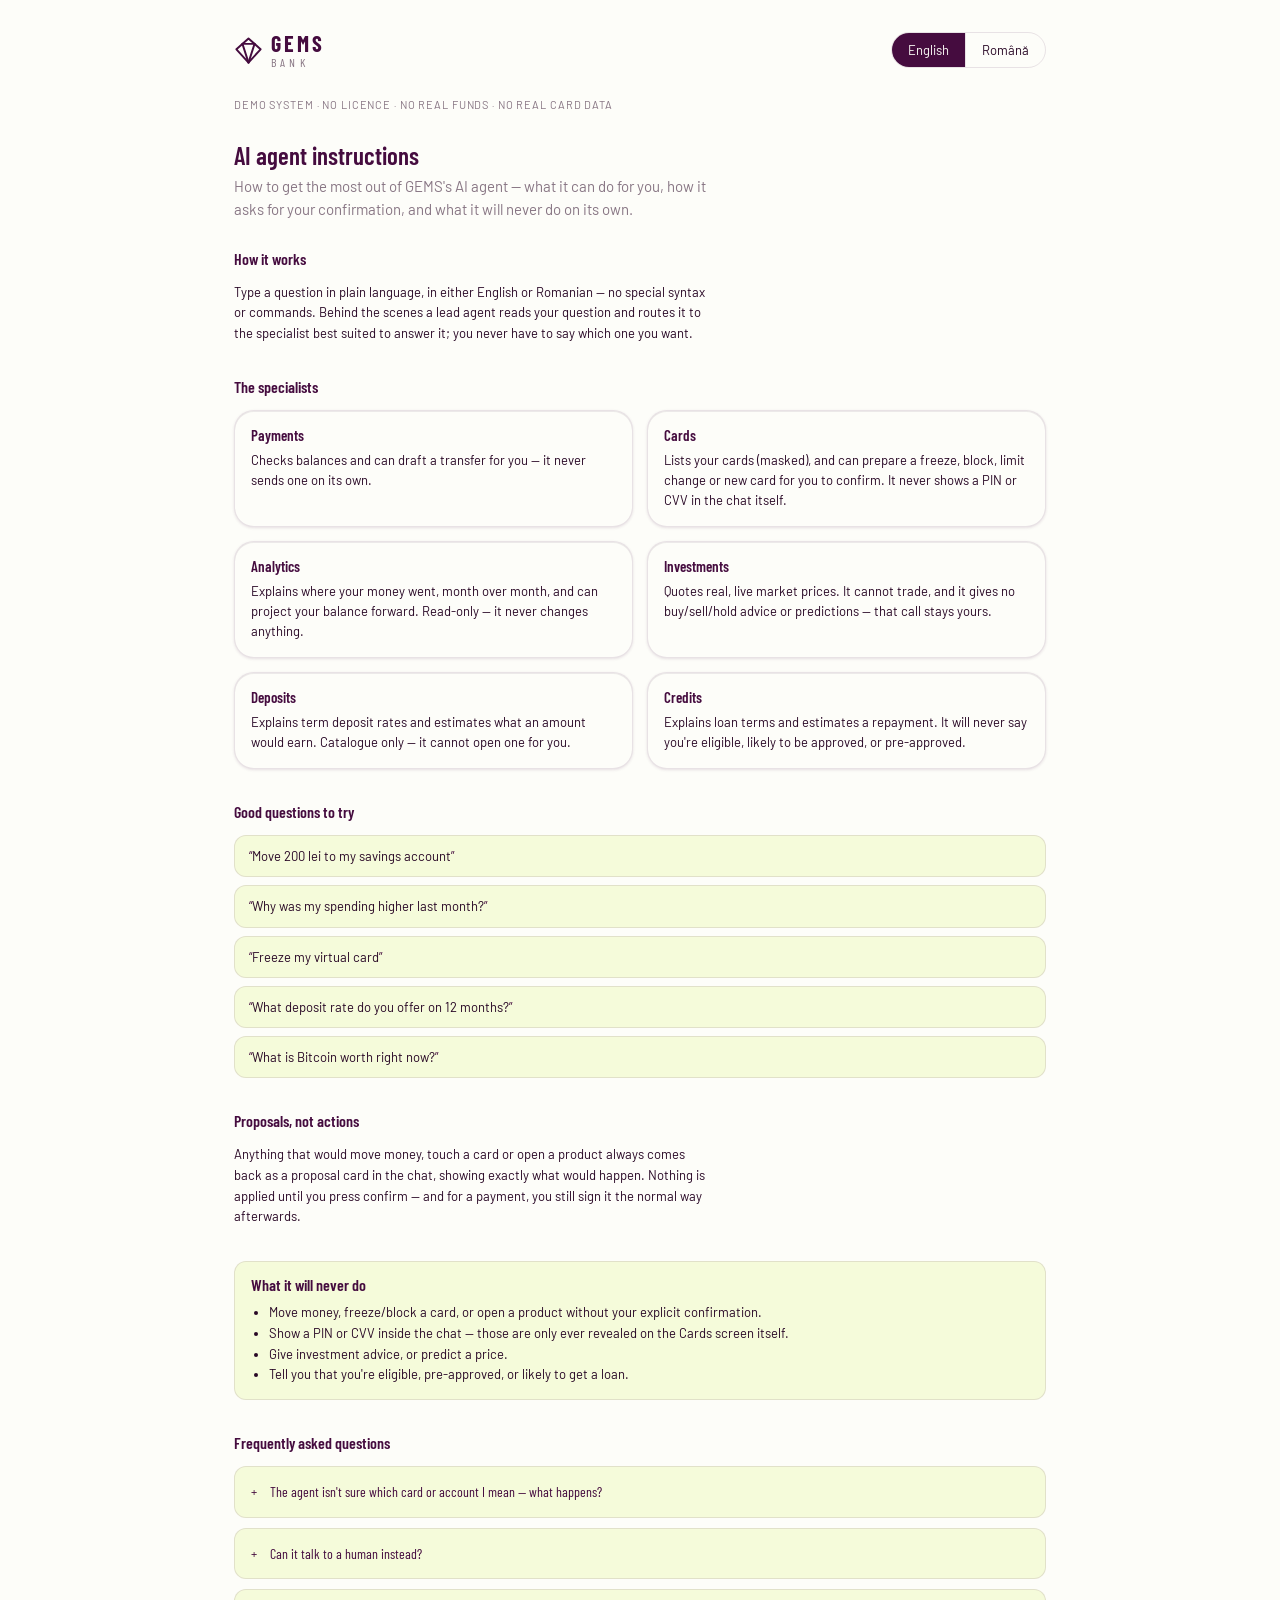
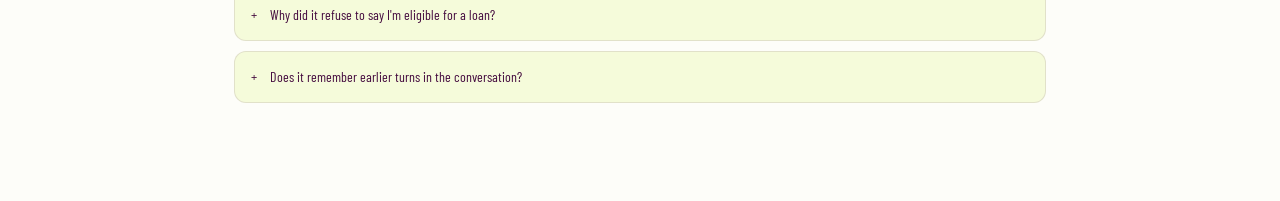
==== frontend/agent-instructions.html @ f05049c3 "Templates/AI agent instructions and account statement" ====
<!DOCTYPE html>
<html lang="en">
<head>
  <meta charset="utf-8">
  <meta name="viewport" content="width=device-width, initial-scale=1">
  <title>GEMS — AI Agent Instructions</title>

  <link rel="stylesheet" href="./styles/tokens.css">
  <link rel="stylesheet" href="./styles/app.css">

  <style>
    body { padding: 0; }
    .help-shell { max-width: 860px; margin: 0 auto; padding: 32px 24px 64px; }
    .help-topbar { display: flex; align-items: center; justify-content: space-between; gap: 16px; margin-bottom: 28px; flex-wrap: wrap; }
    .help-lang-toggle { display: inline-flex; border: 1px solid var(--color-border); border-radius: var(--radius-pill); overflow: hidden; }
    .help-lang-toggle button {
      appearance: none; border: 0; font: inherit; cursor: pointer;
      padding: 7px 16px; font-size: 13px; background: transparent; color: var(--color-text);
      min-height: var(--target-min);
    }
    .help-lang-toggle button + button { border-left: 1px solid var(--color-border); }
    .help-lang-toggle button[aria-pressed="true"] { background: var(--color-primary); color: var(--color-on-primary); }
    .help-banner { font-size: 11px; letter-spacing: 0.08em; color: var(--color-muted); margin-bottom: 28px; }
    h1.help-title { font-size: var(--text-h3); margin: 0 0 6px; }
    p.help-lede { color: var(--color-muted); margin: 0 0 28px; max-width: 60ch; }
    .help-section { margin-bottom: 34px; }
    .help-section h2 { font-size: var(--text-h5); margin: 0 0 14px; }
    .help-guide-grid { display: grid; grid-template-columns: 1fr 1fr; gap: 14px; }
    .help-card { padding: 16px; }
    .help-card h3 { font-family: var(--font-heading); font-size: 15px; margin: 0 0 6px; color: var(--color-heading); display: flex; align-items: center; gap: 8px; }
    .help-card p { margin: 0; font-size: 13px; line-height: 1.55; color: var(--color-text); }
    .help-card .icon { width: 16px; height: 16px; flex: none; color: var(--color-primary); }
    .instr-examples { display: flex; flex-direction: column; gap: 8px; margin: 0; padding: 0; list-style: none; }
    .instr-examples li {
      padding: 10px 14px; border: 1px solid var(--color-border); border-radius: var(--radius-md);
      background: var(--color-surface); font-size: 13px; color: var(--color-text);
    }
    .instr-examples li::before { content: "“"; color: var(--color-primary); }
    .instr-examples li::after { content: "”"; color: var(--color-primary); }
    .instr-never {
      padding: 14px 16px; border: 1px solid var(--color-border); border-radius: var(--radius-md);
      background: var(--color-surface);
    }
    .instr-never ul { margin: 8px 0 0; padding-left: 18px; font-size: 13px; line-height: 1.6; color: var(--color-text); }
    .help-faq details {
      padding: 14px 16px; border: 1px solid var(--color-border); border-radius: var(--radius-md);
      margin-bottom: 10px; background: var(--color-surface);
    }
    .help-faq summary {
      cursor: pointer; font-family: var(--font-heading); font-size: 14px; color: var(--color-heading);
      list-style: none;
    }
    .help-faq summary::-webkit-details-marker { display: none; }
    .help-faq summary::before { content: "+"; display: inline-block; width: 16px; color: var(--color-primary); }
    .help-faq details[open] summary::before { content: "–"; }
    .help-faq p { margin: 10px 0 0 16px; font-size: 13px; line-height: 1.55; color: var(--color-text); }
    [data-lang="ro"] .lang-en { display: none; }
    [data-lang="en"] .lang-ro { display: none; }
    @media (max-width: 640px) { .help-guide-grid { grid-template-columns: 1fr; } }
  </style>
</head>
<body>
  <div class="help-shell">
    <div class="help-topbar">
      <span class="brand-logo">
        <svg width="29" height="29" viewBox="0 0 24 24" fill="none" stroke="currentColor" stroke-width="1.6" stroke-linecap="round" stroke-linejoin="round" class="brand-logo-mark" aria-hidden="true">
          <polygon points="12,2 22,11 12,22 2,11" />
          <polyline points="7,6.5 17,6.5" />
          <polyline points="7,6.5 12,22" />
          <polyline points="17,6.5 12,22" />
        </svg>
        <span class="brand-logo-word" style="font-size: 22px">
          <span class="brand-logo-name">GEMS</span>
          <span class="brand-logo-suffix">BANK</span>
        </span>
      </span>
      <div class="help-lang-toggle" role="radiogroup" aria-label="Language / Limbă">
        <button type="button" id="lang-en" aria-pressed="true">English</button>
        <button type="button" id="lang-ro" aria-pressed="false">Română</button>
      </div>
    </div>

    <div class="help-banner">DEMO SYSTEM · NO LICENCE · NO REAL FUNDS · NO REAL CARD DATA</div>

    <h1 class="help-title">
      <span class="lang-en">AI agent instructions</span>
      <span class="lang-ro">Instrucțiuni agent AI</span>
    </h1>
    <p class="help-lede">
      <span class="lang-en">How to get the most out of GEMS's AI agent — what it can do for you, how it asks for your confirmation, and what it will never do on its own.</span>
      <span class="lang-ro">Cum să folosești cât mai bine agentul AI din GEMS — ce poate face pentru tine, cum îți cere confirmarea și ce nu va face niciodată singur.</span>
    </p>

    <section class="help-section">
      <h2><span class="lang-en">How it works</span><span class="lang-ro">Cum funcționează</span></h2>
      <p style="font-size: 13px; line-height: 1.6; color: var(--color-text); max-width: 68ch;">
        <span class="lang-en">Type a question in plain language, in either English or Romanian — no special syntax or commands. Behind the scenes a lead agent reads your question and routes it to the specialist best suited to answer it; you never have to say which one you want.</span>
        <span class="lang-ro">Scrie o întrebare în limbaj natural, în română sau engleză — fără sintaxă sau comenzi speciale. Un agent coordonator îți citește întrebarea și o trimite specialistului potrivit; nu trebuie niciodată să spui tu pe cine vrei.</span>
      </p>
    </section>

    <section class="help-section">
      <h2><span class="lang-en">The specialists</span><span class="lang-ro">Specialiștii</span></h2>
      <div class="help-guide-grid">
        <div class="plate help-card">
          <h3><span class="lang-en">Payments</span><span class="lang-ro">Plăți</span></h3>
          <p>
            <span class="lang-en">Checks balances and can draft a transfer for you — it never sends one on its own.</span>
            <span class="lang-ro">Verifică soldurile și poate pregăti un transfer pentru tine — nu îl trimite niciodată singur.</span>
          </p>
        </div>
        <div class="plate help-card">
          <h3><span class="lang-en">Cards</span><span class="lang-ro">Carduri</span></h3>
          <p>
            <span class="lang-en">Lists your cards (masked), and can prepare a freeze, block, limit change or new card for you to confirm. It never shows a PIN or CVV in the chat itself.</span>
            <span class="lang-ro">Îți listează cardurile (mascate) și poate pregăti o înghețare, blocare, schimbare de limită sau un card nou, pentru confirmarea ta. Nu arată niciodată PIN-ul sau CVV-ul direct în chat.</span>
          </p>
        </div>
        <div class="plate help-card">
          <h3><span class="lang-en">Analytics</span><span class="lang-ro">Analize</span></h3>
          <p>
            <span class="lang-en">Explains where your money went, month over month, and can project your balance forward. Read-only — it never changes anything.</span>
            <span class="lang-ro">Explică pe ce ai cheltuit, lună de lună, și poate estima soldul viitor. Doar citește date — nu schimbă niciodată nimic.</span>
          </p>
        </div>
        <div class="plate help-card">
          <h3><span class="lang-en">Investments</span><span class="lang-ro">Investiții</span></h3>
          <p>
            <span class="lang-en">Quotes real, live market prices. It cannot trade, and it gives no buy/sell/hold advice or predictions — that call stays yours.</span>
            <span class="lang-ro">Oferă prețuri de piață reale, live. Nu poate tranzacționa și nu dă sfaturi de cumpărare/vânzare sau predicții — decizia rămâne a ta.</span>
          </p>
        </div>
        <div class="plate help-card">
          <h3><span class="lang-en">Deposits</span><span class="lang-ro">Depozite</span></h3>
          <p>
            <span class="lang-en">Explains term deposit rates and estimates what an amount would earn. Catalogue only — it cannot open one for you.</span>
            <span class="lang-ro">Explică dobânzile la depozite la termen și estimează câștigul pentru o sumă. Doar din catalog — nu poate deschide unul pentru tine.</span>
          </p>
        </div>
        <div class="plate help-card">
          <h3><span class="lang-en">Credits</span><span class="lang-ro">Credite</span></h3>
          <p>
            <span class="lang-en">Explains loan terms and estimates a repayment. It will never say you're eligible, likely to be approved, or pre-approved.</span>
            <span class="lang-ro">Explică termenii unui credit și estimează o rambursare. Nu va spune niciodată că ești eligibil, aprobat probabil sau pre-aprobat.</span>
          </p>
        </div>
      </div>
    </section>

    <section class="help-section">
      <h2><span class="lang-en">Good questions to try</span><span class="lang-ro">Întrebări bune de încercat</span></h2>
      <ul class="instr-examples">
        <li><span class="lang-en">Move 200 lei to my savings account</span><span class="lang-ro">Mută 200 de lei în contul de economii</span></li>
        <li><span class="lang-en">Why was my spending higher last month?</span><span class="lang-ro">De ce am cheltuit mai mult luna trecută?</span></li>
        <li><span class="lang-en">Freeze my virtual card</span><span class="lang-ro">Îngheață-mi cardul virtual</span></li>
        <li><span class="lang-en">What deposit rate do you offer on 12 months?</span><span class="lang-ro">Ce dobândă oferiți la un depozit pe 12 luni?</span></li>
        <li><span class="lang-en">What is Bitcoin worth right now?</span><span class="lang-ro">Cât valorează Bitcoin acum?</span></li>
      </ul>
    </section>

    <section class="help-section">
      <h2><span class="lang-en">Proposals, not actions</span><span class="lang-ro">Propuneri, nu acțiuni</span></h2>
      <p style="font-size: 13px; line-height: 1.6; color: var(--color-text); max-width: 68ch;">
        <span class="lang-en">Anything that would move money, touch a card or open a product always comes back as a proposal card in the chat, showing exactly what would happen. Nothing is applied until you press confirm — and for a payment, you still sign it the normal way afterwards.</span>
        <span class="lang-ro">Orice ar mișca bani, ar atinge un card sau ar deschide un produs se întoarce mereu ca un card de propunere în chat, care arată exact ce s-ar întâmpla. Nimic nu se aplică până nu apeși confirmă — iar pentru o plată, tot o semnezi tu, în modul obișnuit, după aceea.</span>
      </p>
    </section>

    <section class="help-section">
      <div class="instr-never">
        <h2 style="margin: 0;"><span class="lang-en">What it will never do</span><span class="lang-ro">Ce nu va face niciodată</span></h2>
        <ul>
          <li><span class="lang-en">Move money, freeze/block a card, or open a product without your explicit confirmation.</span><span class="lang-ro">Nu mișcă bani, nu îngheață/blochează un card și nu deschide un produs fără confirmarea ta explicită.</span></li>
          <li><span class="lang-en">Show a PIN or CVV inside the chat — those are only ever revealed on the Cards screen itself.</span><span class="lang-ro">Nu arată un PIN sau CVV în chat — acestea se dezvăluie doar pe ecranul Carduri.</span></li>
          <li><span class="lang-en">Give investment advice, or predict a price.</span><span class="lang-ro">Nu dă sfaturi de investiții și nu prezice un preț.</span></li>
          <li><span class="lang-en">Tell you that you're eligible, pre-approved, or likely to get a loan.</span><span class="lang-ro">Nu îți spune că ești eligibil, pre-aprobat sau probabil să obții un credit.</span></li>
        </ul>
      </div>
    </section>

    <section class="help-section help-faq">
      <h2><span class="lang-en">Frequently asked questions</span><span class="lang-ro">Întrebări frecvente</span></h2>

      <details>
        <summary>
          <span class="lang-en">The agent isn't sure which card or account I mean — what happens?</span>
          <span class="lang-ro">Agentul nu e sigur despre ce cont sau card vorbesc — ce se întâmplă?</span>
        </summary>
        <p>
          <span class="lang-en">It asks you to clarify rather than guessing — for example by listing your cards so you can point at the right one.</span>
          <span class="lang-ro">Îți cere să clarifici, în loc să ghicească — de exemplu îți listează cardurile ca să indici tu cel corect.</span>
        </p>
      </details>

      <details>
        <summary>
          <span class="lang-en">Can it talk to a human instead?</span>
          <span class="lang-ro">Poate să mă treacă la un om?</span>
        </summary>
        <p>
          <span class="lang-en">Yes — ask to speak to a person, or use the "Request a human" option that appears in chat. It hands over your question and recent conversation, nothing is lost.</span>
          <span class="lang-ro">Da — cere să vorbești cu o persoană, sau folosește opțiunea „Cere un om” care apare în chat. Îți preia întrebarea și conversația recentă, nu se pierde nimic.</span>
        </p>
      </details>

      <details>
        <summary>
          <span class="lang-en">Why did it refuse to say I'm eligible for a loan?</span>
          <span class="lang-ro">De ce a refuzat să spună că sunt eligibil pentru un credit?</span>
        </summary>
        <p>
          <span class="lang-en">By design. It can explain terms and estimate a repayment, but a real credit decision is never made by the agent — only a human process can decide that, so it will not imply an outcome.</span>
          <span class="lang-ro">Este intenționat. Poate explica termeni și estima o rambursare, dar o decizie reală de credit nu e luată niciodată de agent — doar un proces uman poate decide asta, deci nu va sugera un rezultat.</span>
        </p>
      </details>

      <details>
        <summary>
          <span class="lang-en">Does it remember earlier turns in the conversation?</span>
          <span class="lang-ro">Ține minte ce am spus mai devreme în conversație?</span>
        </summary>
        <p>
          <span class="lang-en">Yes, within the same chat session — so "and the second one" or "make that 300 instead" after a question works as expected.</span>
          <span class="lang-ro">Da, în cadrul aceleiași sesiuni de chat — deci „și al doilea” sau „fă-o 300” după o întrebare funcționează cum te-ai aștepta.</span>
        </p>
      </details>
    </section>
  </div>

  <script>
    (function () {
      var root = document.documentElement;

      var theme = "light";
      try {
        if (window.localStorage.getItem("gems.theme") === "dark") theme = "dark";
      } catch (err) {
        theme = "light";
      }
      root.setAttribute("data-theme", theme);

      var buttons = { en: document.getElementById("lang-en"), ro: document.getElementById("lang-ro") };

      function apply(lang) {
        root.setAttribute("data-lang", lang);
        root.lang = lang;
        buttons.en.setAttribute("aria-pressed", String(lang === "en"));
        buttons.ro.setAttribute("aria-pressed", String(lang === "ro"));
      }

      var stored = null;
      try {
        stored = window.localStorage.getItem("gems.lang");
      } catch (err) {
        stored = null;
      }
      apply(stored === "ro" ? "ro" : "en");

      buttons.en.addEventListener("click", function () { apply("en"); });
      buttons.ro.addEventListener("click", function () { apply("ro"); });
    })();
  </script>
</body>
</html>
---- frontend/styles/tokens.css ----
/* GEMS design tokens — generated from design/tokens.extracted.json.
   SOURCE OF TRUTH: design/export/gems-theme.css + industry.css.
   Do not hardcode a hex value anywhere else in frontend/ — CLAUDE.md rule 10. */

@import url('https://fonts.googleapis.com/css2?family=Barlow:wght@400;500;700&family=Barlow+Condensed:wght@400;600&display=swap');

:root {
  /* ── surfaces ─────────────────────────────────────────────── */
  --color-bg: #FDFDF9;
  --color-surface: #F5FBDA;
  --color-surface-muted: #F3F1E9;

  /* Relief cue reused by .plate/.elev-* — a hairline top highlight, tinted
     from the current text colour so it self-adjusts per theme. */
  --relief-highlight: inset 0 1px 0 color-mix(in srgb, var(--color-text) 8%, transparent);

  /* ── content ──────────────────────────────────────────────── */
  --color-text: #280725;
  --color-heading: #450C3F;
  --color-muted: color-mix(in srgb, #280725 55%, transparent);

  /* Theme-invariant — for content that sits on a surface pinned to its light-mode
     colour in both themes (card faces, tiles): the light-mode foreground, always,
     so a light card never gets light-on-light text when the app is in dark mode. */
  --color-on-light-text: #280725;
  --color-on-light-heading: #450C3F;
  --color-on-light-primary: #450C3F;
  --color-on-light-muted: color-mix(in srgb, #280725 55%, transparent);
  --color-on-light-border: color-mix(in srgb, #450C3F 18%, transparent);
  --color-on-light-negative: #9F144B;

  /* ── brand ────────────────────────────────────────────────── */
  --color-primary: #450C3F;
  --color-on-primary: #FDFDF9;
  --color-accent: #8BA646;
  --color-border: color-mix(in srgb, #450C3F 11%, transparent);

  /* ── semantic money states ────────────────────────────────────
     DERIVED, not in the design archive (DESIGN_NOTES §4.2).
     Never the sole signal for debit vs credit — WCAG 2.2 AA 1.4.1
     requires a sign glyph or label alongside. */
  --color-positive: #2F6B3F;   /* credit / money in   — 6.25:1 on bg */
  --color-negative: #A3232B;   /* debit  / money out  — 7.27:1 on bg */
  --color-warning:  #8A5A00;   /* pending, VoP close_match — 5.81:1 on bg */
  --color-info:     #1D4ED8;   /* card frozen indicator — 6.57:1 on bg */

  /* ── ramps ────────────────────────────────────────────────── */
  --color-neutral-100: #FDFDF9; --color-neutral-200: #F3F1E9;
  --color-neutral-300: #E3DFD6; --color-neutral-400: #C9C3BB;
  --color-neutral-500: #A79FA4; --color-neutral-600: #857C83;
  --color-neutral-700: #635A61; --color-neutral-800: #453B44;
  --color-neutral-900: #2B212A;

  --color-plum-100: #FAEFF8; --color-plum-200: #F0DAEC; --color-plum-300: #DFB6D8;
  --color-plum-400: #C68CBC; --color-plum-500: #A75C9A; --color-plum-600: #852275;
  --color-plum-700: #6C1A5F; --color-plum-800: #58124D; --color-plum-900: #450C3F;

  /* lime 600–800 fail AA for normal text on light grounds — decorative only */
  --color-lime-100: #F5FBDA; --color-lime-200: #E9F5C1; --color-lime-300: #D9EFBD;
  --color-lime-400: #C6E092; --color-lime-500: #B9D175; --color-lime-600: #A3BE5C;
  --color-lime-700: #8BA646; --color-lime-800: #6E8437; --color-lime-900: #52632A;

  /* ── type ─────────────────────────────────────────────────── */
  --font-heading: "Barlow Condensed", system-ui, sans-serif;
  --font-heading-weight: 600;
  --font-body: "Barlow", system-ui, sans-serif;
  --font-mono: ui-monospace, Menlo, Consolas, monospace;

  --text-kicker: 0.625rem;  /* 10px */
  --text-caption: 0.6875rem;/* 11px */
  --text-sm: 0.8125rem;     /* 13px */
  --text-base: 0.9375rem;   /* 15px */
  --text-h5: 1rem;          /* 16px */
  --text-h4: 1.25rem;       /* 20px */
  --text-h3: 1.5625rem;     /* 25px */
  --text-h2: 2rem;          /* 32px */
  --text-h1: 2.625rem;      /* 42px */

  --leading-body: 1.55;
  --leading-heading: 1.12;

  /* ── space — industry's 3.4px base rounded to a 4px grid (DESIGN_NOTES §4.3) ── */
  --space-1: 0.25rem;  /* 4px  */
  --space-2: 0.5rem;   /* 8px  */
  --space-3: 0.625rem; /* 10px */
  --space-4: 0.875rem; /* 14px */
  --space-6: 1.25rem;  /* 20px */
  --space-8: 1.75rem;  /* 28px */

  /* ── geometry ─────────────────────────────────────────────── */
  --radius-sm: 8px;
  --radius-md: 12px;
  --radius-lg: 20px;
  --radius-pill: 999px;

  --shadow-sm: 0 1px 3px color-mix(in srgb, #450C3F 12%, transparent);
  --shadow-md: 0 6px 18px color-mix(in srgb, #450C3F 14%, transparent);
  --shadow-lg: 0 18px 44px color-mix(in srgb, #450C3F 22%, transparent);
  --shadow-inset: inset 0 1px 3px color-mix(in srgb, #450C3F 10%, transparent);

  /* ── a11y ─────────────────────────────────────────────────── */
  --focus-ring: 2px solid var(--color-primary);
  --focus-offset: 2px;
  --target-min: 24px;  /* WCAG 2.2 AA 2.5.8 minimum target size */
}

/* Dark theme. The archive swaps 9 variables at runtime in applyTheme();
   we express the same swap declaratively for both `system` and explicit choice. */
@media (prefers-color-scheme: dark) {
  :root:not([data-theme="light"]) {
    --color-bg: #1C0D30;
    --color-surface: color-mix(in srgb, #F5FBDA 10%, #1C0D30);
    --color-surface-muted: color-mix(in srgb, #F5FBDA 6%, #1C0D30);
    --color-text: #F5FBDA;
    --color-heading: #B9D175;
    --color-muted: color-mix(in srgb, #F5FBDA 60%, transparent);
    --color-primary: #B9D175;
    --color-on-primary: #280725;
    --color-border: color-mix(in srgb, #F5FBDA 13%, transparent);
    --color-positive: #9ED9A8;
    --color-negative: #FFB3B8;
    --color-warning: #F0C26B;
    --color-info: #93C5FD;
    --shadow-sm: 0 1px 3px color-mix(in srgb, black 45%, transparent);
    --shadow-md: 0 10px 24px color-mix(in srgb, black 50%, transparent);
    --shadow-lg: 0 24px 56px color-mix(in srgb, black 60%, transparent);
    --shadow-inset: inset 0 1px 3px color-mix(in srgb, black 40%, transparent);
  }
}
:root[data-theme="dark"] {
  --color-bg: #1C0D30;
  --color-surface: color-mix(in srgb, #F5FBDA 10%, #1C0D30);
  --color-surface-muted: color-mix(in srgb, #F5FBDA 6%, #1C0D30);
  --color-text: #F5FBDA;
  --color-heading: #B9D175;
  --color-muted: color-mix(in srgb, #F5FBDA 60%, transparent);
  --color-primary: #B9D175;
  --color-on-primary: #280725;
  --color-border: color-mix(in srgb, #F5FBDA 13%, transparent);
  --color-positive: #9ED9A8;
  --color-negative: #FFB3B8;
  --color-warning: #F0C26B;
  --color-info: #93C5FD;
  --shadow-sm: 0 1px 3px color-mix(in srgb, black 45%, transparent);
  --shadow-md: 0 10px 24px color-mix(in srgb, black 50%, transparent);
  --shadow-lg: 0 24px 56px color-mix(in srgb, black 60%, transparent);
  --shadow-inset: inset 0 1px 3px color-mix(in srgb, black 40%, transparent);
}

/* Tailwind v4 — expose the tokens as utilities. Tailwind reads --color-*,
   --font-*, --text-*, --radius-*, --shadow-* and --breakpoint-* from @theme. */
@theme inline {
  --color-bg: var(--color-bg);
  --color-surface: var(--color-surface);
  --color-surface-muted: var(--color-surface-muted);
  --color-text: var(--color-text);
  --color-heading: var(--color-heading);
  --color-muted: var(--color-muted);
  --color-primary: var(--color-primary);
  --color-on-primary: var(--color-on-primary);
  --color-accent: var(--color-accent);
  --color-border: var(--color-border);
  --color-positive: var(--color-positive);
  --color-negative: var(--color-negative);
  --color-warning: var(--color-warning);
  --color-info: var(--color-info);

  --font-heading: var(--font-heading);
  --font-body: var(--font-body);
  --font-mono: var(--font-mono);

  --radius-sm: var(--radius-sm);
  --radius-md: var(--radius-md);
  --radius-lg: var(--radius-lg);
  --radius-pill: var(--radius-pill);

  --shadow-sm: var(--shadow-sm);
  --shadow-md: var(--shadow-md);
  --shadow-lg: var(--shadow-lg);

  /* OURS, not the designer's — the archive has no @media queries. */
  --breakpoint-sm: 640px;
  --breakpoint-md: 768px;
  --breakpoint-lg: 1024px;
  --breakpoint-xl: 1280px;
}

/* Base element defaults. */
body {
  background: var(--color-bg);
  color: var(--color-text);
  font-family: var(--font-body);
  font-size: var(--text-base);
  line-height: var(--leading-body);
}
h1, h2, h3, h4, h5, h6 {
  font-family: var(--font-heading);
  font-weight: var(--font-heading-weight);
  line-height: var(--leading-heading);
  color: var(--color-heading);
}
:focus-visible { outline: var(--focus-ring); outline-offset: var(--focus-offset); }

@media (prefers-reduced-motion: reduce) {
  *, *::before, *::after {
    animation-duration: 0.01ms !important;
    animation-iteration-count: 1 !important;
    transition-duration: 0.01ms !important;
    scroll-behavior: auto !important;
  }
}
---- frontend/styles/app.css ----
*, *::before, *::after { box-sizing: border-box; }

body {
  margin: 0;
  min-height: 100vh;
  font-weight: 400;
  background: var(--color-bg);
}

h1, h2, h3, h4, h5, h6 { margin: 0 0 var(--space-2); letter-spacing: 0; }
h1 { font-size: var(--text-h1); }
h2 { font-size: var(--text-h2); }
h3 { font-size: var(--text-h3); }
h4 { font-size: var(--text-h4); }
h5 { font-size: var(--text-h5); }
h6 { font-size: var(--text-caption); letter-spacing: 0.08em; text-transform: uppercase; }

p { margin: 0 0 var(--space-3); }

a {
  color: var(--color-primary);
  text-decoration: none;
  text-underline-offset: 3px;
}
a:hover { color: var(--color-heading); text-decoration: underline; }

img { display: block; max-width: 100%; }

::selection { background: color-mix(in srgb, var(--color-primary) 30%, transparent); }

.text-muted { color: var(--color-muted); }

.kicker {
  font-family: var(--font-mono);
  font-size: var(--text-kicker);
  letter-spacing: 0.2em;
  color: var(--color-primary);
}

.plate {
  position: relative;
  background: var(--color-bg);
  border: 1px solid var(--color-border);
  border-radius: var(--radius-lg);
  box-shadow: var(--shadow-sm), var(--relief-highlight);
}

.elev-sm { box-shadow: var(--shadow-sm), var(--relief-highlight); }
.elev-md { box-shadow: var(--shadow-md), var(--relief-highlight); }
.elev-lg { box-shadow: var(--shadow-lg), var(--relief-highlight); }

.btn {
  display: inline-flex;
  align-items: center;
  justify-content: center;
  gap: 6px;
  cursor: pointer;
  text-decoration: none;
  font-family: var(--font-heading);
  font-weight: var(--font-heading-weight);
  font-size: 14px;
  line-height: 1.2;
  min-height: 36px;
  color: var(--color-text);
  background: transparent;
  border: 1px solid transparent;
  padding: var(--space-2) 16px;
  border-radius: var(--radius-pill);
  transition: background 0.15s ease, border-color 0.15s ease, box-shadow 0.15s ease, transform 0.15s ease;
}
.btn:disabled { opacity: 0.45; cursor: not-allowed; }

.btn-primary {
  background: var(--color-primary);
  color: var(--color-on-primary);
  border-color: var(--color-primary);
  box-shadow: var(--shadow-sm);
}
.btn-primary:not(:disabled):hover { background: var(--color-plum-700); border-color: var(--color-plum-700); box-shadow: var(--shadow-md); transform: translateY(-1px); }
.btn-primary:not(:disabled):active { background: var(--color-plum-800); border-color: var(--color-plum-800); box-shadow: var(--shadow-sm); transform: translateY(0); }

.btn-secondary { background: var(--color-bg); border-color: var(--color-border); box-shadow: var(--shadow-sm); }
.btn-secondary:not(:disabled):hover { background: color-mix(in srgb, var(--color-primary) 8%, var(--color-bg)); box-shadow: var(--shadow-md); transform: translateY(-1px); }
.btn-secondary:not(:disabled):active { background: color-mix(in srgb, var(--color-primary) 14%, var(--color-bg)); box-shadow: var(--shadow-sm); transform: translateY(0); }

.btn-ghost { color: var(--color-primary); padding-inline: var(--space-1); }
.btn-ghost:not(:disabled):hover { background: color-mix(in srgb, var(--color-primary) 10%, transparent); }

.field > label {
  display: block;
  font-size: 12px;
  margin-bottom: 5px;
  color: color-mix(in srgb, var(--color-text) 70%, transparent);
}

.input {
  width: 100%;
  min-height: 36px;
  padding: 6px 14px;
  font: inherit;
  font-size: 14px;
  color: var(--color-text);
  caret-color: var(--color-primary);
  background: var(--color-surface-muted);
  border: 1px solid var(--color-border);
  border-radius: var(--radius-pill);
  box-shadow: var(--shadow-inset);
  transition: border-color 0.15s ease, box-shadow 0.15s ease;
}
.input:hover { border-color: color-mix(in srgb, var(--color-text) 45%, transparent); }
.input:focus-visible { border-color: var(--color-primary); outline-offset: 0; box-shadow: var(--shadow-inset), 0 0 0 3px color-mix(in srgb, var(--color-primary) 18%, transparent); }
.input::placeholder { color: var(--color-muted); }
select.input { cursor: pointer; padding-right: 10px; }
.input:disabled { box-shadow: none; }

.tag {
  display: inline-flex;
  align-items: center;
  font-size: var(--text-caption);
  letter-spacing: 0.02em;
  padding: 3px 12px;
  border-radius: var(--radius-pill);
}
.tag-accent { background: var(--color-lime-200); color: var(--color-lime-900); box-shadow: var(--shadow-sm); }
.tag-neutral { background: var(--color-neutral-200); color: var(--color-neutral-800); box-shadow: var(--shadow-sm); }
.tag-outline { border: 1px solid var(--color-primary); color: var(--color-primary); }

.hr { height: 1px; border: 0; background: var(--color-border); margin: var(--space-4) 0; }
.onb-shell {
  min-height: 100vh;
  min-height: 100dvh;
  display: flex;
  flex-direction: column;
  background: var(--color-bg);
  color: var(--color-text);
  font-family: var(--font-body);
}

.onb-topbar {
  display: flex;
  align-items: center;
  gap: 16px;
  padding: 16px 32px;
  box-shadow: 0 1px 0 var(--color-border), 0 8px 20px -16px color-mix(in srgb, var(--color-primary) 35%, transparent);
  position: relative;
  z-index: 1;
}

.brand-logo {
  display: inline-flex;
  align-items: center;
  gap: 8px;
}
.brand-logo-mark {
  flex: none;
  color: var(--color-primary);
}
.brand-logo-word {
  display: flex;
  flex-direction: column;
  line-height: 1;
}
.brand-logo-name {
  font-family: var(--font-heading);
  font-weight: 700;
  letter-spacing: 0.14em;
  color: var(--color-heading);
}
.brand-logo-suffix {
  font-family: var(--font-heading);
  font-size: 0.55em;
  letter-spacing: 0.35em;
  color: var(--color-muted);
  margin-top: 2px;
}

.onb-grid {
  flex: 1;
  display: grid;
  grid-template-columns: 216px 1fr 320px;
  min-height: 0;
}

.onb-rail { box-shadow: 1px 0 0 var(--color-border), 8px 0 24px -18px color-mix(in srgb, var(--color-primary) 40%, transparent); position: relative; z-index: 1; padding: 26px 22px; }

.onb-rail-item {
  display: flex;
  gap: 12px;
  padding: 9px 0;
  align-items: flex-start;
}
.onb-rail-num {
  font-family: var(--font-mono);
  font-size: var(--text-kicker);
  width: 20px;
  padding-top: 3px;
  color: var(--color-primary);
}
.onb-rail-title { font-family: var(--font-heading); font-size: 16px; color: var(--color-heading); }
.onb-rail-state {
  font-size: var(--text-caption);
  font-family: var(--font-mono);
  letter-spacing: 0.1em;
  opacity: 0.5;
}
.onb-rail-item[data-state="IN PROGRESS"] .onb-rail-state { opacity: 1; color: var(--color-primary); }

.onb-main { padding: 34px 40px; overflow: auto; }
.onb-lede { max-width: 520px; font-size: 14px; }

.onb-panel {
  box-shadow: -1px 0 0 var(--color-border);
  padding: 24px 22px;
  background: var(--color-surface);
  display: flex;
  flex-direction: column;
}

.onb-dot {
  width: 9px;
  height: 9px;
  border-radius: 50%;
  background: var(--color-lime-600);
  display: block;
  animation: onbPulse 1.8s infinite;
}
@keyframes onbPulse { 0%, 100% { opacity: 0.35; } 50% { opacity: 1; } }

.onb-two-col { display: grid; grid-template-columns: 1fr 1fr; gap: 22px; max-width: 660px; margin-top: 22px; }

.onb-dropzone {
  aspect-ratio: 1.58;
  display: grid;
  place-items: center;
  padding: 0;
  cursor: pointer;
  overflow: hidden;
  background: var(--color-surface);
  border: 1px solid var(--color-border);
  border-radius: var(--radius-lg);
  color: inherit;
  font: inherit;
  text-align: center;
}
.onb-dropzone[data-filled="false"][data-required="true"] {
  background: repeating-linear-gradient(
    135deg,
    var(--color-neutral-300) 0 2px,
    var(--color-surface) 2px 9px
  );
}
.onb-dropzone:hover { border-color: var(--color-primary); }
.onb-dropzone[data-dragging="true"] { border-color: var(--color-primary); background: var(--color-lime-100); }
.onb-dropzone img { width: 100%; height: 100%; object-fit: cover; }

.onb-dropzone-label {
  font-family: var(--font-mono);
  font-size: var(--text-kicker);
  letter-spacing: 0.14em;
  background: var(--color-bg);
  padding: 4px 8px;
  border-radius: var(--radius-pill);
}

.onb-extract-grid {
  display: grid;
  grid-template-columns: auto 1fr;
  gap: 6px 16px;
  font-size: 13px;
}

.onb-otp { display: flex; gap: 10px; margin-top: 24px; }
.onb-otp .input {
  width: 54px;
  height: 64px;
  text-align: center;
  font-size: 24px;
  font-family: var(--font-heading);
  border-radius: var(--radius-md);
  padding: 0;
}

input[type="password"]::-ms-reveal,
input[type="password"]::-ms-clear {
  display: none;
  width: 0;
  height: 0;
}

.input[readonly] {
  background: var(--color-surface-muted);
  cursor: default;
}

.onb-checklist {
  display: flex;
  flex-direction: column;
  gap: 7px;
  font-size: 12px;
  font-family: var(--font-mono);
}
.onb-checklist [data-done="true"] { color: var(--color-primary); }
.onb-checklist [data-done="false"] { opacity: 0.45; }

.onb-error {
  border: 1px solid var(--color-negative);
  border-radius: var(--radius-md);
  padding: 10px 14px;
  font-size: 13px;
  color: var(--color-negative);
  background: color-mix(in srgb, var(--color-negative) 8%, transparent);
  margin-top: 16px;
  max-width: 660px;
}

.onb-agent-bubble {
  padding: 12px;
  background: var(--color-bg);
  border: 1px solid var(--color-border);
  border-radius: var(--radius-lg);
  box-shadow: var(--shadow-sm), var(--relief-highlight);
  font-size: 13px;
  line-height: 1.55;
}

.onb-fade { animation: onbIn 0.25s ease; }
@keyframes onbIn { from { opacity: 0; transform: translateY(6px); } to { opacity: 1; transform: none; } }

.onb-footer {
  margin-top: auto;
  padding: 10px 32px;
  box-shadow: 0 -1px 0 var(--color-border);
  font-family: var(--font-mono);
  font-size: var(--text-kicker);
  letter-spacing: 0.14em;
  color: var(--color-muted);
}

.auth-main { 
  flex: none; 
  max-width: 480px; 
  margin: auto; 
  width: 100%; 
  padding: 40px !important;
  background: var(--color-surface);
  border: 1px solid var(--color-border);
  border-radius: var(--radius-lg);
  box-shadow: var(--shadow-md);
}

.auth-screen-tag {
  font-family: var(--font-mono);
  font-size: var(--text-kicker);
  letter-spacing: 0.2em;
  color: var(--color-primary);
}

.auth-stack {
  display: flex;
  flex-direction: column;
  gap: 18px;
  max-width: 420px;
  margin-top: 22px;
}

.auth-actions {
  display: flex;
  flex-wrap: wrap;
  align-items: center;
  gap: 8px;
  margin-top: 20px;
}

.auth-pin {
  font-family: var(--font-mono);
  font-size: var(--text-h2);
  letter-spacing: 0.32em;
  color: var(--color-heading);
  min-height: 44px;
  display: flex;
  align-items: center;
}

.auth-notice {
  border-left: 3px solid var(--color-warning);
  border-radius: var(--radius-sm);
  padding: var(--space-3) var(--space-4);
  font-size: var(--text-sm);
  color: var(--color-text);
  background: var(--color-surface-muted);
  margin-top: 18px;
  max-width: 420px;
}

.auth-countdown {
  border-left: 3px solid var(--color-warning);
  border-radius: var(--radius-sm);
  padding: var(--space-3) var(--space-4);
  margin-top: 18px;
  max-width: 420px;
  background: var(--color-surface-muted);
}

.auth-countdown-label {
  font-family: var(--font-mono);
  font-size: var(--text-kicker);
  letter-spacing: 0.14em;
  text-transform: uppercase;
  color: var(--color-muted);
}

.auth-countdown-time {
  font-family: var(--font-mono);
  font-size: var(--text-h4);
  font-weight: 600;
  color: var(--color-heading);
  letter-spacing: 0.04em;
  margin-top: 2px;
}

.visually-hidden {
  position: absolute;
  width: 1px;
  height: 1px;
  margin: -1px;
  padding: 0;
  overflow: hidden;
  clip: rect(0 0 0 0);
  white-space: nowrap;
  border: 0;
}

.table { width: 100%; border-collapse: collapse; font-size: 14px; }
.table th {
  text-align: left;
  font-size: var(--text-caption);
  letter-spacing: 0.08em;
  text-transform: uppercase;
  color: var(--color-muted);
  padding: var(--space-2);
  border-bottom: 1px solid var(--color-border);
  white-space: nowrap;
}
.table td {
  padding: var(--space-2);
  border-bottom: 1px solid color-mix(in srgb, var(--color-text) 8%, transparent);
}
.table tbody tr:hover { background: color-mix(in srgb, var(--color-text) 4%, transparent); }

.dialog-backdrop {
  position: fixed;
  inset: 0;
  z-index: 60;
  display: grid;
  place-items: center;
  padding: var(--space-4);
  background: color-mix(in srgb, var(--color-neutral-900) 55%, transparent);
}
.dialog {
  width: min(520px, 100%);
  max-height: 90vh;
  overflow: auto;
  display: flex;
  flex-direction: column;
  gap: var(--space-3);
  padding: var(--space-6);
  background: var(--color-bg);
  box-shadow: var(--shadow-lg);
}
.dialog-title { font-family: var(--font-heading); font-size: var(--text-h4); margin: 0; }
.dialog-actions {
  display: flex;
  justify-content: flex-end;
  gap: var(--space-2);
  margin-top: var(--space-2);
  flex-wrap: wrap;
}

.seg {
  display: inline-flex;
  flex-wrap: wrap;
  overflow: hidden;
  border: 1px solid var(--color-border);
  border-radius: var(--radius-pill);
  background: var(--color-surface-muted);
  box-shadow: var(--shadow-inset);
  align-self: flex-start;
}
.seg-opt {
  display: inline-flex;
  align-items: center;
  gap: 6px;
  padding: 7px 16px;
  font-size: 13px;
  min-height: var(--target-min);
  cursor: pointer;
  transition: background 0.15s ease, box-shadow 0.15s ease;
}
.seg-opt + .seg-opt { border-left: 1px solid var(--color-border); }
.seg-opt input { position: absolute; opacity: 0; width: 0; height: 0; }
.seg-opt[data-active="true"] { background: var(--color-primary); color: var(--color-on-primary); box-shadow: var(--shadow-sm); }
.seg-opt[data-disabled="true"] { opacity: 0.5; cursor: not-allowed; }
.seg-opt:not([data-active="true"]):not([data-disabled="true"]):hover {
  background: color-mix(in srgb, var(--color-primary) 8%, transparent);
}
.seg-opt:has(input:focus-visible) { outline: var(--focus-ring); outline-offset: -2px; }

.chip {
  display: inline-flex;
  align-items: center;
  gap: 6px;
  min-height: var(--target-min);
  padding: 6px 14px;
  font: inherit;
  font-size: 13px;
  color: var(--color-text);
  background: var(--color-bg);
  border: 1px solid var(--color-border);
  border-radius: var(--radius-pill);
  box-shadow: var(--shadow-sm);
  cursor: pointer;
  transition: background 0.15s ease, box-shadow 0.15s ease, transform 0.15s ease;
}
.chip[aria-pressed="true"] {
  background: var(--color-primary);
  color: var(--color-on-primary);
  border-color: var(--color-primary);
}
.chip:not(:disabled):hover { transform: translateY(-1px); box-shadow: var(--shadow-md); }
.chip:disabled { opacity: 0.5; cursor: not-allowed; }
.chip:not(:disabled):not([aria-pressed="true"]):hover {
  background: color-mix(in srgb, var(--color-primary) 8%, transparent);
}
.chip-soon {
  font-family: var(--font-mono);
  font-size: 9px;
  letter-spacing: 0.1em;
  text-transform: uppercase;
  opacity: 0.7;
}

.money { font-variant-numeric: tabular-nums; white-space: nowrap; }
.money-out { color: var(--color-negative); }
.money-in { color: var(--color-positive); }

.pay-main { flex: 1; max-width: 1180px; margin: 0 auto; width: 100%; }

.pay-topbar-actions {
  margin-left: auto;
  display: flex;
  align-items: center;
  gap: var(--space-2);
}
.pay-avatar {
  width: 34px;
  height: 34px;
  border-radius: 50%;
  background: var(--color-primary);
  color: var(--color-on-primary);
  display: grid;
  place-items: center;
  font-family: var(--font-heading);
  font-size: 13px;
  box-shadow: var(--shadow-sm);
}

.pay-head {
  display: flex;
  align-items: flex-end;
  justify-content: space-between;
  gap: var(--space-4);
  flex-wrap: wrap;
  margin-bottom: var(--space-6);
}
.pay-title { font-size: var(--text-h2); margin-bottom: 2px; }
.pay-sub { margin: 0; font-size: 13px; }
.pay-head-actions { display: flex; gap: var(--space-2); flex-wrap: wrap; }

.pay-accounts {
  list-style: none;
  margin: 0 0 var(--space-6);
  padding: 0;
  display: grid;
  grid-template-columns: repeat(auto-fit, minmax(200px, 1fr));
  gap: var(--space-4);
}
.pay-account { padding: var(--space-4); background: var(--color-surface); }
.pay-account-balance {
  font-family: var(--font-heading);
  font-size: var(--text-h3);
  margin: var(--space-1) 0 2px;
}
.pay-account-iban { font-family: var(--font-mono); font-size: var(--text-caption); }

.pay-panel { padding: var(--space-6); margin-bottom: var(--space-6); }

.pay-pending-list { list-style: none; margin: var(--space-3) 0 0; padding: 0; display: grid; gap: var(--space-3); }
.pay-pending {
  display: flex;
  align-items: center;
  gap: var(--space-4);
  padding: var(--space-3) var(--space-4);
  border-radius: var(--radius-lg);
  background: var(--color-surface);
  box-shadow: var(--shadow-sm), var(--relief-highlight);
  flex-wrap: wrap;
}
.pay-pending-num { font-family: var(--font-mono); font-size: var(--text-kicker); color: var(--color-primary); }
.pay-pending-body { flex: 1; min-width: 160px; display: flex; flex-direction: column; }
.pay-pending-name { font-family: var(--font-heading); font-size: var(--text-h5); }
.pay-pending-note { font-size: var(--text-caption); }

.pay-filters {
  display: flex;
  align-items: center;
  gap: var(--space-3);
  flex-wrap: wrap;
  margin-bottom: var(--space-4);
}
.pay-chips { display: flex; gap: var(--space-2); flex-wrap: wrap; }
.pay-search { margin-left: auto; min-width: 240px; flex: 0 1 280px; }

.pay-table-scroll { overflow-x: auto; }
.pay-table { min-width: 720px; }
.pay-date { font-family: var(--font-mono); font-size: 12px; white-space: nowrap; }
.pay-num { text-align: right; }
.pay-empty { font-size: 14px; padding: var(--space-6) 0; margin: 0; }
.pay-more { margin-top: var(--space-4); display: flex; justify-content: center; }

.pay-form { display: flex; flex-direction: column; gap: var(--space-3); }
.pay-form-row { display: grid; grid-template-columns: 2fr 1fr; gap: var(--space-3); }
.pay-note { font-size: 12px; margin: 0; }
.pay-mono { font-family: var(--font-mono); font-size: 12px; word-break: break-all; }

.pay-check {
  display: flex;
  align-items: flex-start;
  gap: var(--space-2);
  font-size: 13px;
  min-height: var(--target-min);
  cursor: pointer;
}
.pay-check input { margin-top: 3px; width: 16px; height: 16px; accent-color: var(--color-primary); }
.pay-warn {
  border: 1px solid var(--color-warning);
  border-radius: var(--radius-md);
  padding: var(--space-3);
  background: color-mix(in srgb, var(--color-warning) 10%, transparent);
}

.pay-receipt {
  display: grid;
  grid-template-columns: auto 1fr;
  gap: var(--space-2) var(--space-4);
  margin: 0;
  font-size: 14px;
}
.pay-receipt dt { color: var(--color-muted); font-size: 12px; }
.pay-receipt dd { margin: 0; }

.pay-agent { display: flex; justify-content: flex-end; margin-top: var(--space-4); }

@media (max-width: 760px) {
  .pay-search { margin-left: 0; flex-basis: 100%; }
  .pay-form-row { grid-template-columns: 1fr; }
  .pay-panel { padding: var(--space-4); }
}

@media (max-width: 1100px) {
  .onb-grid { grid-template-columns: 1fr; }
  .onb-rail, .onb-panel { box-shadow: 0 1px 0 var(--color-border); }
  .onb-panel { background: var(--color-surface); }
  .onb-main { padding: 24px 20px; }
  .onb-two-col { grid-template-columns: 1fr; }
}
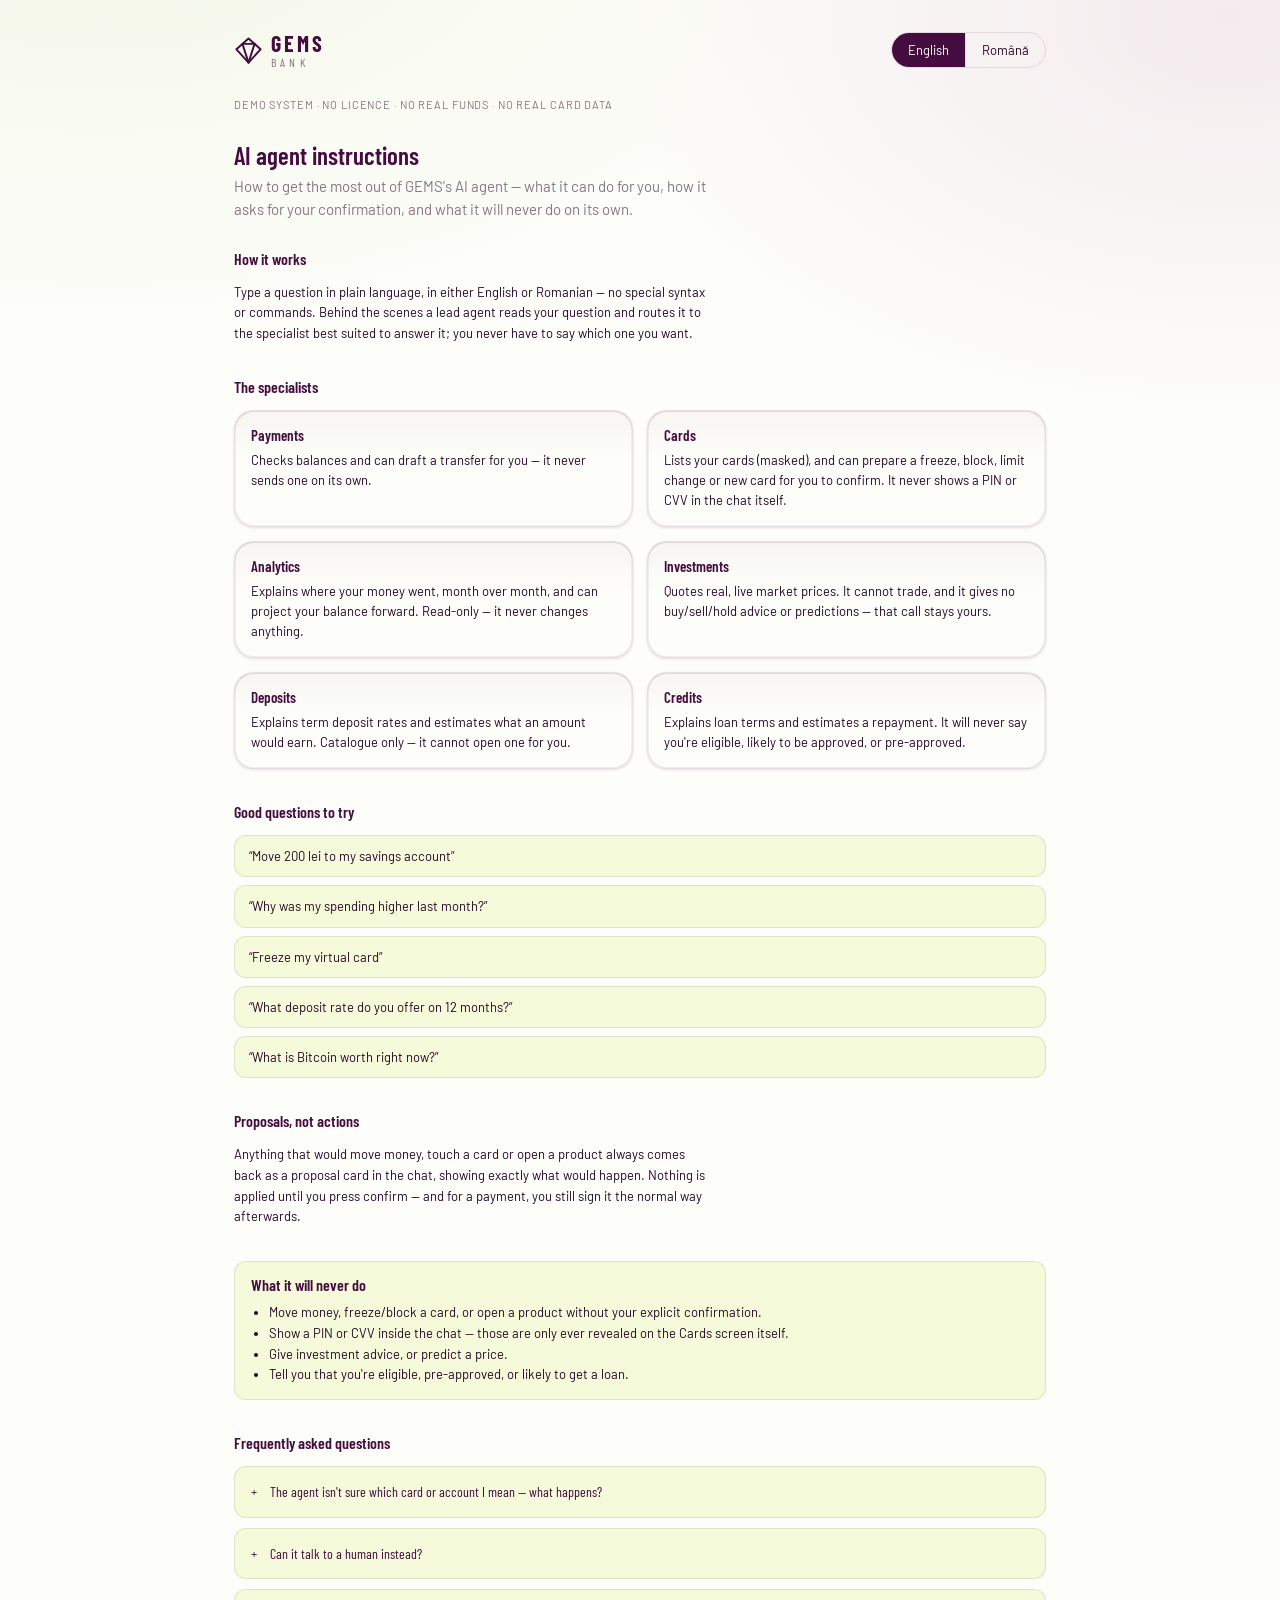
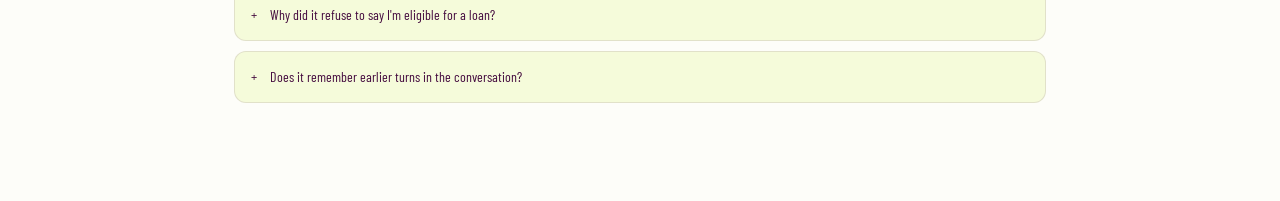
==== commit 0d64a633: "changed UI" ====
--- a/frontend/agent-instructions.html
+++ b/frontend/agent-instructions.html
@@ -7,6 +7,7 @@
 
   <link rel="stylesheet" href="./styles/tokens.css">
   <link rel="stylesheet" href="./styles/app.css">
+  <link rel="stylesheet" href="./styles/motion.css">
 
   <style>
     body { padding: 0; }
--- a/frontend/styles/tokens.css
+++ b/frontend/styles/tokens.css
@@ -97,6 +97,26 @@
   --shadow-md: 0 6px 18px color-mix(in srgb, #450C3F 14%, transparent);
   --shadow-lg: 0 18px 44px color-mix(in srgb, #450C3F 22%, transparent);
   --shadow-inset: inset 0 1px 3px color-mix(in srgb, #450C3F 10%, transparent);
+
+  /* ── motion ───────────────────────────────────────────────── */
+  --ease-out: cubic-bezier(0.22, 1, 0.36, 1);
+  --ease-in-out: cubic-bezier(0.65, 0, 0.35, 1);
+  --ease-spring: cubic-bezier(0.34, 1.4, 0.64, 1);
+  --dur-1: 120ms;
+  --dur-2: 200ms;
+  --dur-3: 320ms;
+  --dur-4: 520ms;
+
+  --lift-1: translateY(-1px);
+  --lift-2: translateY(-3px);
+
+  --ring: 0 0 0 3px color-mix(in srgb, var(--color-primary) 22%, transparent);
+  --ring-strong: 0 0 0 4px color-mix(in srgb, var(--color-primary) 30%, transparent);
+  --edge-soft: inset 0 0 0 1px color-mix(in srgb, var(--color-text) 5%, transparent);
+
+  --surface-wash:
+    radial-gradient(1100px 620px at 8% -12%, color-mix(in srgb, var(--color-lime-500) 13%, transparent), transparent 68%),
+    radial-gradient(900px 560px at 96% 2%, color-mix(in srgb, var(--color-plum-500) 11%, transparent), transparent 70%);
 
   /* ── a11y ─────────────────────────────────────────────────── */
   --focus-ring: 2px solid var(--color-primary);
--- a/frontend/styles/motion.css
+++ b/frontend/styles/motion.css
@@ -0,0 +1,523 @@
+/* GEMS motion & depth layer. Sits on top of app.css and dashboard.css and adds
+   only elevation, contour and interaction state — no layout, no new colours.
+   Tokens only (CLAUDE.md rule 10). */
+
+/* ── keyframes ───────────────────────────────────────────── */
+@keyframes gemsFade { from { opacity: 0; } to { opacity: 1; } }
+@keyframes gemsRise { from { opacity: 0; transform: translateY(12px); } to { opacity: 1; transform: none; } }
+@keyframes gemsPop { from { opacity: 0; transform: translateY(-6px) scale(0.96); } to { opacity: 1; transform: none; } }
+@keyframes gemsScaleIn { from { opacity: 0; transform: translateY(14px) scale(0.97); } to { opacity: 1; transform: none; } }
+@keyframes gemsSheen { from { transform: translateX(-130%) skewX(-14deg); } to { transform: translateX(230%) skewX(-14deg); } }
+@keyframes gemsBarIn { from { transform: scaleX(0); } to { transform: scaleX(1); } }
+@keyframes gemsBarGrow { from { transform: scaleY(0); } to { transform: scaleY(1); } }
+@keyframes gemsBreathe { 0%, 100% { opacity: 0.55; } 50% { opacity: 1; } }
+@keyframes gemsSpin { to { transform: rotate(360deg); } }
+@keyframes gemsShimmer { from { background-position: -180% 0; } to { background-position: 180% 0; } }
+@keyframes gemsDrift {
+  from { transform: translateY(-12px) rotate(-1.6deg) scale(0.985); }
+  to { transform: translateY(12px) rotate(1.6deg) scale(1.015); }
+}
+@keyframes gemsHalo {
+  0% { box-shadow: var(--shadow-md), 0 0 0 0 color-mix(in srgb, var(--color-primary) 34%, transparent); }
+  70%, 100% { box-shadow: var(--shadow-md), 0 0 0 16px transparent; }
+}
+
+/* ── ground ──────────────────────────────────────────────── */
+html { scroll-behavior: smooth; }
+
+body,
+.dash-shell,
+.onb-shell {
+  background-image: var(--surface-wash);
+  background-attachment: fixed;
+  background-repeat: no-repeat;
+}
+
+* { scrollbar-width: thin; scrollbar-color: color-mix(in srgb, var(--color-primary) 28%, transparent) transparent; }
+::-webkit-scrollbar { width: 11px; height: 11px; }
+::-webkit-scrollbar-track { background: transparent; }
+::-webkit-scrollbar-thumb {
+  border: 3px solid transparent;
+  border-radius: var(--radius-pill);
+  background: color-mix(in srgb, var(--color-primary) 26%, transparent);
+  background-clip: padding-box;
+}
+::-webkit-scrollbar-thumb:hover {
+  background: color-mix(in srgb, var(--color-primary) 48%, transparent);
+  background-clip: padding-box;
+}
+
+.hr { background: linear-gradient(90deg, transparent, var(--color-border) 12%, var(--color-border) 88%, transparent); }
+
+/* ── plates: contour and layered elevation ───────────────── */
+.plate {
+  background-image: linear-gradient(180deg, color-mix(in srgb, var(--color-text) 3%, transparent), transparent 42%);
+  box-shadow: var(--shadow-sm), var(--relief-highlight), var(--edge-soft);
+  transition:
+    box-shadow var(--dur-3) var(--ease-out),
+    transform var(--dur-3) var(--ease-out),
+    border-color var(--dur-3) var(--ease-out);
+}
+.elev-sm { box-shadow: var(--shadow-sm), var(--relief-highlight), var(--edge-soft); }
+.elev-md { box-shadow: var(--shadow-md), var(--shadow-sm), var(--relief-highlight), var(--edge-soft); }
+.elev-lg { box-shadow: var(--shadow-lg), var(--shadow-md), var(--relief-highlight), var(--edge-soft); }
+
+:is(
+  .dash-account-tile,
+  .dash-template-card,
+  .dash-product-row,
+  .dash-pending-row,
+  .dash-split-card,
+  .dash-chart-plate,
+  .dash-info-card,
+  .dash-goal-card,
+  .dash-reco-plate,
+  .dash-tx-card,
+  .dash-table-card,
+  .dash-chart-card,
+  .dash-agent-note,
+  .pay-account,
+  .pay-pending,
+  .onb-agent-bubble
+) {
+  transition:
+    box-shadow var(--dur-3) var(--ease-out),
+    transform var(--dur-3) var(--ease-out),
+    border-color var(--dur-3) var(--ease-out);
+}
+:is(
+  .dash-account-tile,
+  .dash-template-card,
+  .dash-product-row,
+  .dash-pending-row,
+  .dash-split-card,
+  .dash-chart-plate,
+  .dash-info-card,
+  .dash-goal-card,
+  .dash-tx-card,
+  .dash-table-card,
+  .dash-chart-card,
+  .pay-account,
+  .pay-pending
+):hover {
+  transform: var(--lift-2);
+  border-color: color-mix(in srgb, var(--color-primary) 34%, var(--color-border));
+  box-shadow: var(--shadow-md), var(--shadow-sm), var(--relief-highlight), var(--edge-soft);
+}
+
+/* ── entrance choreography ───────────────────────────────── */
+.dash-content > * { animation: gemsFade var(--dur-3) var(--ease-out) both; }
+
+:is(
+  .dash-grid-home,
+  .dash-accounts-tiles,
+  .dash-portfolio-tiles,
+  .dash-portfolio-cols,
+  .dash-analytics-cols,
+  .dash-cards-grid,
+  .dash-goals-grid,
+  .dash-template-grid,
+  .dash-pending-grid,
+  .dash-settings-grid,
+  .dash-edu-page,
+  .dash-product-list,
+  .dash-split-list,
+  .pay-accounts,
+  .pay-pending-list
+) > * {
+  animation: gemsRise var(--dur-4) var(--ease-out) both;
+}
+:is(.dash-grid-home, .dash-accounts-tiles, .dash-portfolio-tiles, .dash-portfolio-cols, .dash-analytics-cols, .dash-cards-grid, .dash-goals-grid, .dash-template-grid, .dash-pending-grid, .dash-settings-grid, .dash-edu-page, .dash-product-list, .dash-split-list, .pay-accounts, .pay-pending-list) > :nth-child(2) { animation-delay: 55ms; }
+:is(.dash-grid-home, .dash-accounts-tiles, .dash-portfolio-tiles, .dash-portfolio-cols, .dash-analytics-cols, .dash-cards-grid, .dash-goals-grid, .dash-template-grid, .dash-pending-grid, .dash-settings-grid, .dash-edu-page, .dash-product-list, .dash-split-list, .pay-accounts, .pay-pending-list) > :nth-child(3) { animation-delay: 110ms; }
+:is(.dash-grid-home, .dash-accounts-tiles, .dash-portfolio-tiles, .dash-portfolio-cols, .dash-analytics-cols, .dash-cards-grid, .dash-goals-grid, .dash-template-grid, .dash-pending-grid, .dash-settings-grid, .dash-edu-page, .dash-product-list, .dash-split-list, .pay-accounts, .pay-pending-list) > :nth-child(4) { animation-delay: 160ms; }
+:is(.dash-grid-home, .dash-accounts-tiles, .dash-portfolio-tiles, .dash-portfolio-cols, .dash-analytics-cols, .dash-cards-grid, .dash-goals-grid, .dash-template-grid, .dash-pending-grid, .dash-settings-grid, .dash-edu-page, .dash-product-list, .dash-split-list, .pay-accounts, .pay-pending-list) > :nth-child(5) { animation-delay: 205ms; }
+:is(.dash-grid-home, .dash-accounts-tiles, .dash-portfolio-tiles, .dash-portfolio-cols, .dash-analytics-cols, .dash-cards-grid, .dash-goals-grid, .dash-template-grid, .dash-pending-grid, .dash-settings-grid, .dash-edu-page, .dash-product-list, .dash-split-list, .pay-accounts, .pay-pending-list) > :nth-child(n + 6) { animation-delay: 245ms; }
+
+.dash-table tbody tr,
+.table tbody tr { animation: gemsFade var(--dur-3) var(--ease-out) both; }
+.dash-table tbody tr:nth-child(2), .table tbody tr:nth-child(2) { animation-delay: 30ms; }
+.dash-table tbody tr:nth-child(3), .table tbody tr:nth-child(3) { animation-delay: 60ms; }
+.dash-table tbody tr:nth-child(4), .table tbody tr:nth-child(4) { animation-delay: 90ms; }
+.dash-table tbody tr:nth-child(5), .table tbody tr:nth-child(5) { animation-delay: 120ms; }
+.dash-table tbody tr:nth-child(n + 6), .table tbody tr:nth-child(n + 6) { animation-delay: 150ms; }
+
+/* ── buttons ─────────────────────────────────────────────── */
+:where(.btn) { position: relative; }
+.btn {
+  overflow: hidden;
+  isolation: isolate;
+  transition:
+    background var(--dur-2) var(--ease-out),
+    background-image var(--dur-2) var(--ease-out),
+    border-color var(--dur-2) var(--ease-out),
+    box-shadow var(--dur-2) var(--ease-out),
+    color var(--dur-2) var(--ease-out),
+    transform var(--dur-2) var(--ease-spring);
+}
+.btn::after {
+  content: "";
+  position: absolute;
+  inset: -1px;
+  z-index: -1;
+  pointer-events: none;
+  transform: translateX(-130%) skewX(-14deg);
+  background: linear-gradient(
+    90deg,
+    transparent 0%,
+    color-mix(in srgb, var(--color-on-primary) 34%, transparent) 50%,
+    transparent 100%
+  );
+}
+.btn-secondary::after,
+.btn-ghost::after {
+  background: linear-gradient(
+    90deg,
+    transparent 0%,
+    color-mix(in srgb, var(--color-primary) 16%, transparent) 50%,
+    transparent 100%
+  );
+}
+.btn:not(:disabled):hover::after { animation: gemsSheen 0.7s var(--ease-out); }
+.btn:not(:disabled):active { transform: translateY(0) scale(0.97); }
+.btn:disabled::after { display: none; }
+.btn:focus-visible { box-shadow: var(--shadow-sm), var(--ring-strong); }
+
+.btn-primary {
+  background-image: linear-gradient(
+    180deg,
+    color-mix(in srgb, var(--color-primary) 88%, var(--color-on-primary)) 0%,
+    var(--color-primary) 62%
+  );
+}
+.btn-primary:not(:disabled):hover {
+  background-image: linear-gradient(
+    180deg,
+    color-mix(in srgb, var(--color-plum-700) 84%, var(--color-on-primary)) 0%,
+    var(--color-plum-700) 62%
+  );
+}
+.btn-secondary:not(:disabled):hover { border-color: color-mix(in srgb, var(--color-primary) 38%, var(--color-border)); }
+.btn-ghost { border-radius: var(--radius-pill); }
+.btn-ghost:not(:disabled):hover { transform: none; }
+
+/* The plum hover ramp is a light-theme cue. In dark mode the button face is lime
+   and its foreground is dark plum, so a plum-700 hover would land dark on dark. */
+:root[data-theme="dark"] .btn-primary:not(:disabled):hover,
+:root[data-theme="dark"] .btn-primary:not(:disabled):active {
+  background: color-mix(in srgb, var(--color-primary) 82%, var(--color-on-primary));
+  border-color: color-mix(in srgb, var(--color-primary) 82%, var(--color-on-primary));
+}
+@media (prefers-color-scheme: dark) {
+  :root:not([data-theme="light"]) .btn-primary:not(:disabled):hover,
+  :root:not([data-theme="light"]) .btn-primary:not(:disabled):active {
+    background: color-mix(in srgb, var(--color-primary) 82%, var(--color-on-primary));
+    border-color: color-mix(in srgb, var(--color-primary) 82%, var(--color-on-primary));
+  }
+}
+
+/* ── inputs ──────────────────────────────────────────────── */
+.input {
+  transition:
+    border-color var(--dur-2) var(--ease-out),
+    box-shadow var(--dur-2) var(--ease-out),
+    background var(--dur-2) var(--ease-out);
+}
+.input:focus,
+.input:focus-visible {
+  border-color: var(--color-primary);
+  outline-offset: 0;
+  box-shadow: var(--shadow-inset), var(--ring);
+}
+.field > label { transition: color var(--dur-2) var(--ease-out); }
+.field:focus-within > label { color: var(--color-primary); }
+.onb-otp .input {
+  transition:
+    transform var(--dur-2) var(--ease-spring),
+    border-color var(--dur-2) var(--ease-out),
+    box-shadow var(--dur-2) var(--ease-out);
+}
+.onb-otp .input:focus,
+.onb-otp .input:focus-visible { transform: translateY(-2px); box-shadow: var(--shadow-md), var(--ring); }
+
+/* ── tags, chips ─────────────────────────────────────────── */
+.tag { box-shadow: var(--shadow-sm), inset 0 0 0 1px color-mix(in srgb, var(--color-text) 12%, transparent); }
+
+.chip,
+.dash-template-chip {
+  transition:
+    background var(--dur-2) var(--ease-out),
+    border-color var(--dur-2) var(--ease-out),
+    box-shadow var(--dur-2) var(--ease-out),
+    transform var(--dur-2) var(--ease-spring);
+}
+.chip:not(:disabled):active { transform: scale(0.96); }
+.chip:focus-visible { box-shadow: var(--shadow-sm), var(--ring); }
+.dash-template-chip:hover { transform: var(--lift-1); box-shadow: var(--shadow-sm); }
+.dash-template-chip:active { transform: scale(0.97); }
+
+/* ── sidebar ─────────────────────────────────────────────── */
+.dash-sidebar { background-image: linear-gradient(180deg, color-mix(in srgb, var(--color-surface) 55%, transparent) 0%, transparent 55%); }
+.dash-nav-item {
+  position: relative;
+  transition:
+    background var(--dur-2) var(--ease-out),
+    color var(--dur-2) var(--ease-out),
+    box-shadow var(--dur-2) var(--ease-out),
+    transform var(--dur-2) var(--ease-spring);
+}
+.dash-nav-item::before {
+  content: "";
+  position: absolute;
+  left: 7px;
+  top: 50%;
+  translate: 0 -50%;
+  width: 3px;
+  height: 0;
+  border-radius: var(--radius-pill);
+  background: var(--color-lime-500);
+  transition: height var(--dur-3) var(--ease-spring);
+}
+.dash-nav-item.is-active::before { height: 56%; }
+.dash-nav-item.is-active { box-shadow: var(--shadow-sm), var(--relief-highlight); }
+.dash-nav-item .icon { transition: transform var(--dur-2) var(--ease-spring), opacity var(--dur-2) var(--ease-out); }
+.dash-nav-item:hover .icon { transform: scale(1.14); opacity: 1; }
+.dash-nav-item:active { transform: translateX(2px) scale(0.985); }
+.dash-nav-dot { animation: gemsBreathe 2.2s var(--ease-in-out) infinite; }
+
+/* ── topbar ──────────────────────────────────────────────── */
+.dash-topbar,
+.onb-topbar {
+  background-image: linear-gradient(180deg, color-mix(in srgb, var(--color-surface) 52%, transparent) 0%, transparent 100%);
+  backdrop-filter: saturate(1.15) blur(6px);
+}
+.dash-avatar,
+.pay-avatar { transition: box-shadow var(--dur-2) var(--ease-out), transform var(--dur-2) var(--ease-spring); }
+.dash-avatar:hover,
+.pay-avatar:hover { transform: translateY(-1px) scale(1.05); box-shadow: var(--shadow-md); }
+.dash-avatar:active { transform: scale(0.95); }
+.dash-avatar-dot { animation: gemsBreathe 2.4s var(--ease-in-out) infinite; }
+
+/* ── popovers ────────────────────────────────────────────── */
+.dash-profile-menu,
+.dash-period-menu,
+.dash-tile-menu-list {
+  animation: gemsPop var(--dur-2) var(--ease-out) both;
+  transform-origin: top right;
+}
+.dash-period-opt,
+.dash-tile-menu-item {
+  transition:
+    background var(--dur-1) var(--ease-out),
+    color var(--dur-1) var(--ease-out),
+    transform var(--dur-1) var(--ease-out);
+}
+.dash-period-opt:hover,
+.dash-tile-menu-item:hover { transform: translateX(2px); }
+.dash-tile-menu-trigger { transition: background var(--dur-2) var(--ease-out), color var(--dur-2) var(--ease-out), transform var(--dur-2) var(--ease-spring); }
+.dash-tile-menu-trigger:hover { transform: scale(1.1); }
+
+/* ── segmented controls ──────────────────────────────────── */
+.seg,
+.dash-seg { transition: box-shadow var(--dur-2) var(--ease-out), border-color var(--dur-2) var(--ease-out); }
+.seg:focus-within,
+.dash-seg:focus-within {
+  border-color: color-mix(in srgb, var(--color-primary) 40%, var(--color-border));
+  box-shadow: var(--shadow-inset), var(--ring);
+}
+.seg-opt,
+.dash-seg-opt {
+  transition:
+    background var(--dur-2) var(--ease-out),
+    color var(--dur-2) var(--ease-out),
+    box-shadow var(--dur-2) var(--ease-out);
+}
+.dash-seg-opt:not(.is-active):hover { background: color-mix(in srgb, var(--color-primary) 8%, transparent); }
+.seg-opt[data-active="true"],
+.dash-seg-opt.is-active { box-shadow: var(--shadow-sm), var(--relief-highlight); }
+
+/* ── tables ──────────────────────────────────────────────── */
+.dash-table tbody tr,
+.table tbody tr { transition: background var(--dur-2) var(--ease-out), box-shadow var(--dur-2) var(--ease-out); }
+.dash-table tbody tr:hover,
+.table tbody tr:hover { box-shadow: inset 3px 0 0 var(--color-primary); }
+
+/* ── bank cards ──────────────────────────────────────────── */
+.dash-card-tile {
+  isolation: isolate;
+  transition:
+    box-shadow var(--dur-3) var(--ease-out),
+    transform var(--dur-3) var(--ease-out),
+    background var(--dur-3) var(--ease-out);
+}
+.dash-card-tile::before {
+  content: "";
+  position: absolute;
+  inset: 0;
+  z-index: -1;
+  border-radius: inherit;
+  pointer-events: none;
+  background: linear-gradient(
+    140deg,
+    color-mix(in srgb, var(--color-neutral-100) 42%, transparent) 0%,
+    transparent 46%,
+    color-mix(in srgb, var(--color-plum-900) 9%, transparent) 100%
+  );
+}
+.dash-card-tile:hover { transform: translateY(-4px) scale(1.012); }
+.dash-card-face-back { background-image: linear-gradient(140deg, color-mix(in srgb, var(--color-neutral-100) 34%, transparent) 0%, transparent 52%); }
+.dash-card-flip-inner { transition: transform 0.6s var(--ease-in-out); }
+
+/* ── progress, rings, bars ───────────────────────────────── */
+.dash-progress { box-shadow: var(--shadow-inset); }
+.dash-progress > span {
+  transform-origin: left center;
+  animation: gemsBarIn var(--dur-4) var(--ease-out) both;
+  background-image: linear-gradient(90deg, color-mix(in srgb, var(--color-lime-600) 72%, var(--color-lime-800)), var(--color-lime-400));
+  transition: width var(--dur-4) var(--ease-out);
+}
+.dash-progress-negative > span { background-image: linear-gradient(90deg, var(--color-negative), color-mix(in srgb, var(--color-negative) 62%, transparent)); }
+.dash-bar-fill {
+  transform-origin: bottom center;
+  animation: gemsBarGrow var(--dur-4) var(--ease-out) both;
+  background-image: linear-gradient(180deg, var(--color-lime-400), var(--color-lime-600));
+  transition: filter var(--dur-2) var(--ease-out);
+}
+.dash-bar-col:hover .dash-bar-fill { filter: brightness(1.08); }
+.dash-ring { transition: transform var(--dur-3) var(--ease-spring); }
+.dash-goal-card:hover .dash-ring { transform: scale(1.03); }
+
+/* ── dialogs ─────────────────────────────────────────────── */
+.dialog-backdrop,
+.dash-dialog-backdrop {
+  animation: gemsFade var(--dur-2) var(--ease-out) both;
+  backdrop-filter: blur(7px) saturate(1.1);
+}
+.dialog,
+.dash-dialog { animation: gemsScaleIn var(--dur-3) var(--ease-out) both; }
+.dialog { border-radius: var(--radius-lg); }
+
+/* ── chat & agent surfaces ───────────────────────────────── */
+.dash-msg { animation: gemsRise var(--dur-3) var(--ease-out) both; }
+.dash-msg-user { box-shadow: var(--shadow-md), var(--relief-highlight); }
+.dash-msg-ai { box-shadow: var(--shadow-sm), var(--relief-highlight); }
+.dash-msg-ai-dot { animation: gemsBreathe 1.9s var(--ease-in-out) infinite; }
+.dash-chat-input-row {
+  border: 1px solid var(--color-border);
+  border-radius: var(--radius-lg);
+  transition: border-color var(--dur-2) var(--ease-out), box-shadow var(--dur-2) var(--ease-out);
+}
+.dash-chat-input-row:focus-within { border-color: var(--color-primary); box-shadow: var(--shadow-inset), var(--ring); }
+.dash-edu-input-row { border-radius: var(--radius-md); }
+.dash-msg-speak-btn { transition: background var(--dur-2) var(--ease-out), color var(--dur-2) var(--ease-out), border-color var(--dur-2) var(--ease-out), transform var(--dur-2) var(--ease-spring); }
+.dash-msg-speak-btn:hover { transform: var(--lift-1); }
+
+.dash-dock { animation: gemsScaleIn var(--dur-3) var(--ease-out) both; transform-origin: bottom right; }
+.dash-dock-fab { animation: gemsHalo 3.2s var(--ease-out) infinite; }
+.dash-dock-fab:hover { animation-play-state: paused; }
+
+.dash-edu-panel::before { background-size: 220% 100%; animation: gemsShimmer 6s linear infinite; }
+.dash-edu-avatar { transition: transform var(--dur-3) var(--ease-spring); }
+.dash-edu-panel:hover .dash-edu-avatar { transform: rotate(-6deg) scale(1.06); }
+
+/* ── education ───────────────────────────────────────────── */
+.dash-lesson-toggle { transition: color var(--dur-2) var(--ease-out), padding-left var(--dur-2) var(--ease-out); }
+.dash-lesson-toggle:hover { padding-left: 6px; }
+.dash-lesson-panel { animation: gemsRise var(--dur-3) var(--ease-out) both; }
+.dash-quiz-option {
+  transition:
+    background var(--dur-2) var(--ease-out),
+    border-color var(--dur-2) var(--ease-out),
+    transform var(--dur-2) var(--ease-out),
+    box-shadow var(--dur-2) var(--ease-out);
+}
+.dash-quiz-option:hover { transform: var(--lift-1); box-shadow: var(--shadow-sm); }
+.dash-reco-index { transition: transform var(--dur-3) var(--ease-spring), background var(--dur-2) var(--ease-out); }
+.dash-reco-item:hover .dash-reco-index { transform: scale(1.12); background: color-mix(in srgb, var(--color-primary) 26%, transparent); }
+.dash-streak-badge { box-shadow: inset 0 0 0 1px color-mix(in srgb, var(--color-warning) 34%, transparent); }
+
+/* ── charts ──────────────────────────────────────────────── */
+.dash-chart-line { transition: stroke-width var(--dur-2) var(--ease-out); }
+.dash-chart-svg:hover .dash-chart-line { stroke-width: 2.6; }
+.dash-chart-tip { animation: gemsFade var(--dur-1) var(--ease-out) both; }
+.dash-chart-tooltip { animation: gemsPop var(--dur-1) var(--ease-out) both; }
+.dash-chart { transition: opacity var(--dur-3) var(--ease-out); }
+
+/* ── onboarding & auth ───────────────────────────────────── */
+.onb-rail,
+.onb-panel { background-image: linear-gradient(180deg, color-mix(in srgb, var(--color-surface) 42%, transparent) 0%, transparent 46%); }
+.onb-rail-item { transition: transform var(--dur-2) var(--ease-out), opacity var(--dur-2) var(--ease-out); }
+.onb-rail-item[data-state="IN PROGRESS"] { transform: translateX(3px); }
+.onb-dropzone {
+  transition:
+    border-color var(--dur-2) var(--ease-out),
+    box-shadow var(--dur-2) var(--ease-out),
+    transform var(--dur-2) var(--ease-out),
+    background var(--dur-2) var(--ease-out);
+}
+.onb-dropzone:hover { transform: var(--lift-1); box-shadow: var(--shadow-md); }
+.onb-dropzone[data-dragging="true"] { transform: scale(1.01); box-shadow: var(--shadow-lg), var(--ring); }
+.auth-shell { position: relative; overflow-x: clip; }
+.auth-watermark {
+  position: absolute;
+  top: 50%;
+  left: 50%;
+  z-index: 0;
+  width: min(104vmin, 890px);
+  aspect-ratio: 1;
+  translate: -50% -50%;
+  pointer-events: none;
+  color: var(--color-primary);
+  opacity: 0.14;
+  filter: blur(10px);
+  animation: gemsDrift 18s var(--ease-in-out) infinite alternate;
+}
+.auth-watermark svg { display: block; width: 100%; height: 100%; }
+.auth-main,
+.onb-footer { position: relative; z-index: 1; }
+.onb-error { animation: gemsRise var(--dur-2) var(--ease-out) both; }
+.auth-main { animation: gemsScaleIn var(--dur-4) var(--ease-out) both; }
+.auth-notice,
+.auth-countdown { animation: gemsRise var(--dur-3) var(--ease-out) both; }
+.onb-dot { animation: gemsBreathe 1.8s var(--ease-in-out) infinite; }
+
+/* ── status & loading ────────────────────────────────────── */
+.text-muted[role="status"] { animation: gemsBreathe 1.7s var(--ease-in-out) infinite; }
+.dash-goals-loading::before {
+  content: "";
+  width: 26px;
+  height: 26px;
+  border-radius: 50%;
+  border: 2px solid var(--color-border);
+  border-top-color: var(--color-primary);
+  animation: gemsSpin 0.9s linear infinite;
+}
+.dash-market-status { transition: border-color var(--dur-2) var(--ease-out), background var(--dur-2) var(--ease-out); }
+.dash-mic-dot { animation: gemsBreathe 1.2s var(--ease-in-out) infinite; }
+
+/* ── misc reactivity ─────────────────────────────────────── */
+.dash-balance-figure {
+  transform-origin: left center;
+  transition: transform var(--dur-3) var(--ease-spring), color var(--dur-2) var(--ease-out);
+}
+.dash-balance-figure:hover { transform: scale(1.015); }
+.dash-copy-btn { transition: opacity var(--dur-2) var(--ease-out), background var(--dur-2) var(--ease-out), transform var(--dur-2) var(--ease-spring); }
+.dash-copy-btn:hover { transform: scale(1.12); }
+.dash-copy-btn:active { transform: scale(0.9); }
+.dash-holding-row { transition: background var(--dur-2) var(--ease-out); }
+.dash-history-row { transition: background var(--dur-1) var(--ease-out); }
+.dash-history-row:hover { background: color-mix(in srgb, var(--color-primary) 6%, transparent); }
+a { transition: color var(--dur-2) var(--ease-out); }
+
+@media (prefers-reduced-motion: reduce) {
+  .dash-dock-fab,
+  .dash-edu-panel::before,
+  .text-muted[role="status"],
+  .dash-nav-dot,
+  .dash-avatar-dot,
+  .dash-msg-ai-dot,
+  .dash-mic-dot,
+  .onb-dot { animation: none; }
+  .auth-watermark { animation: none; }
+  .dash-goals-loading::before { animation: none; }
+  .btn:not(:disabled):hover::after { animation: none; }
+}
